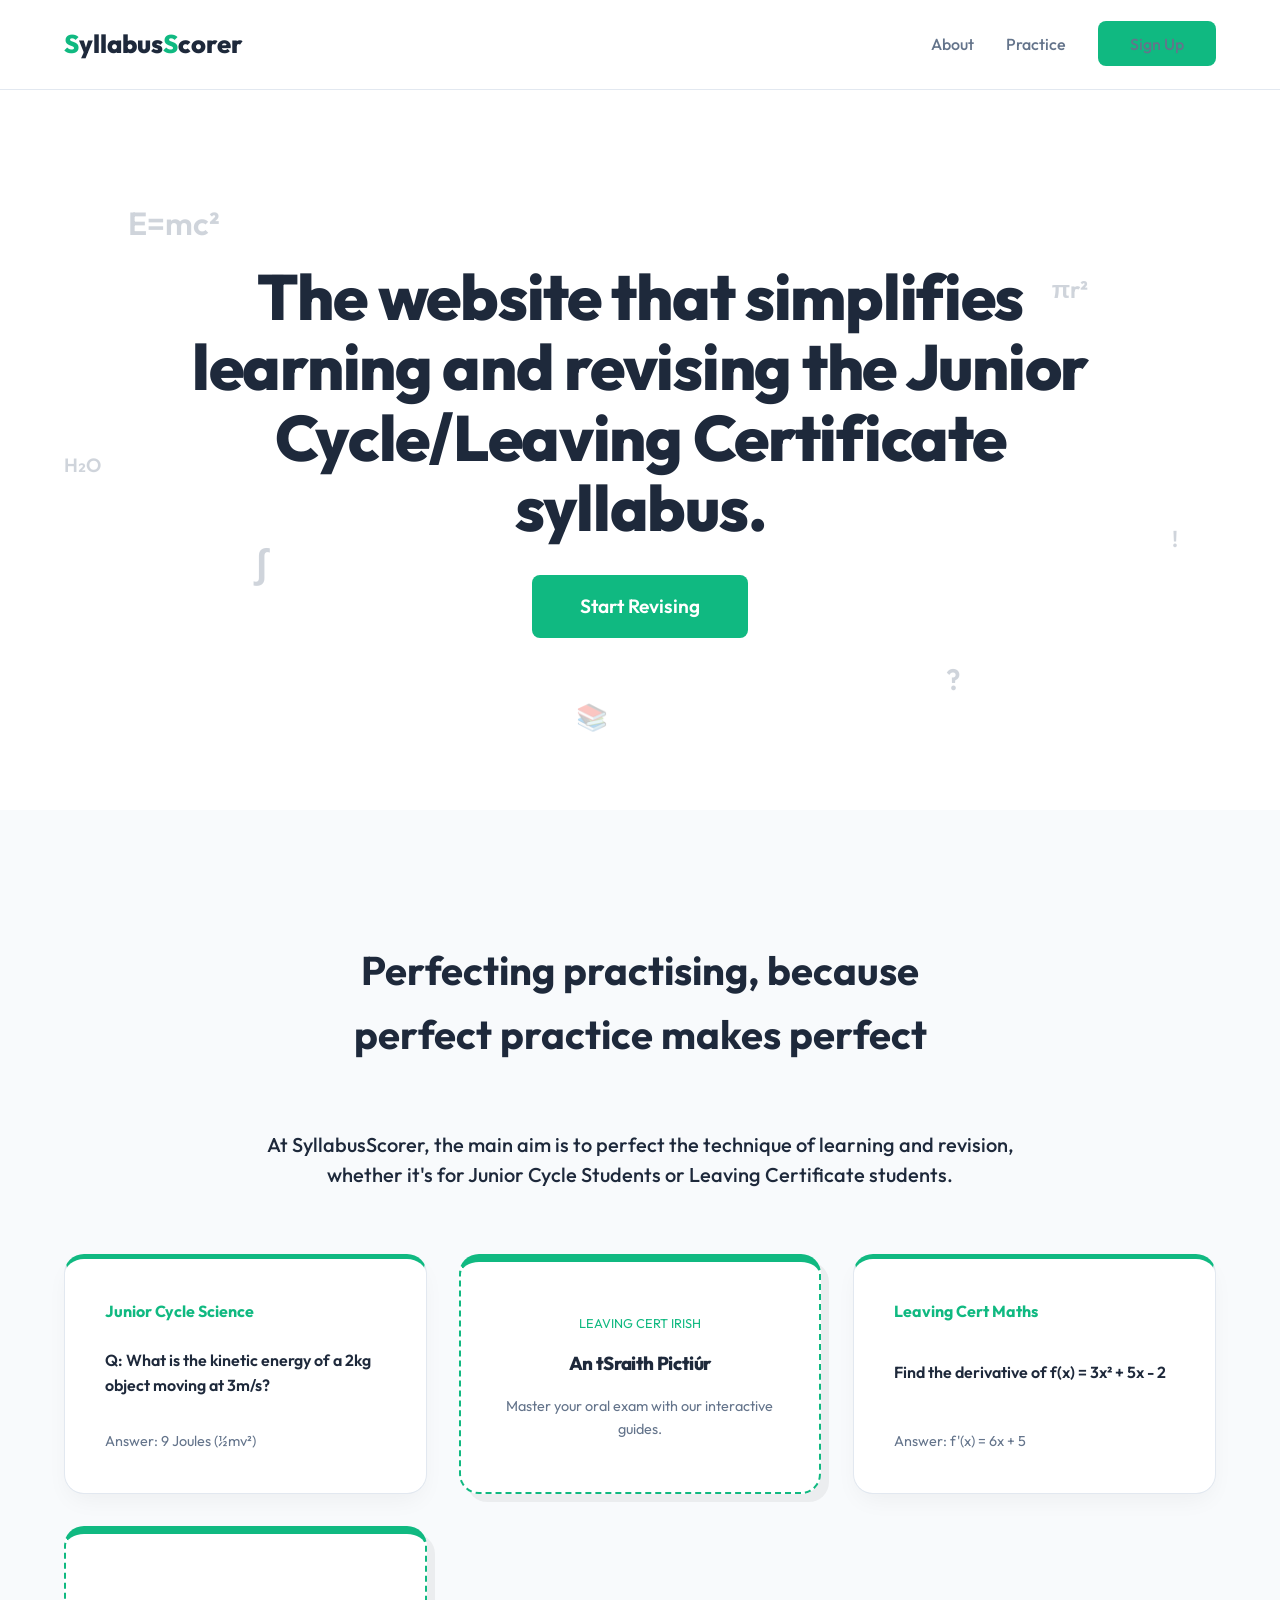
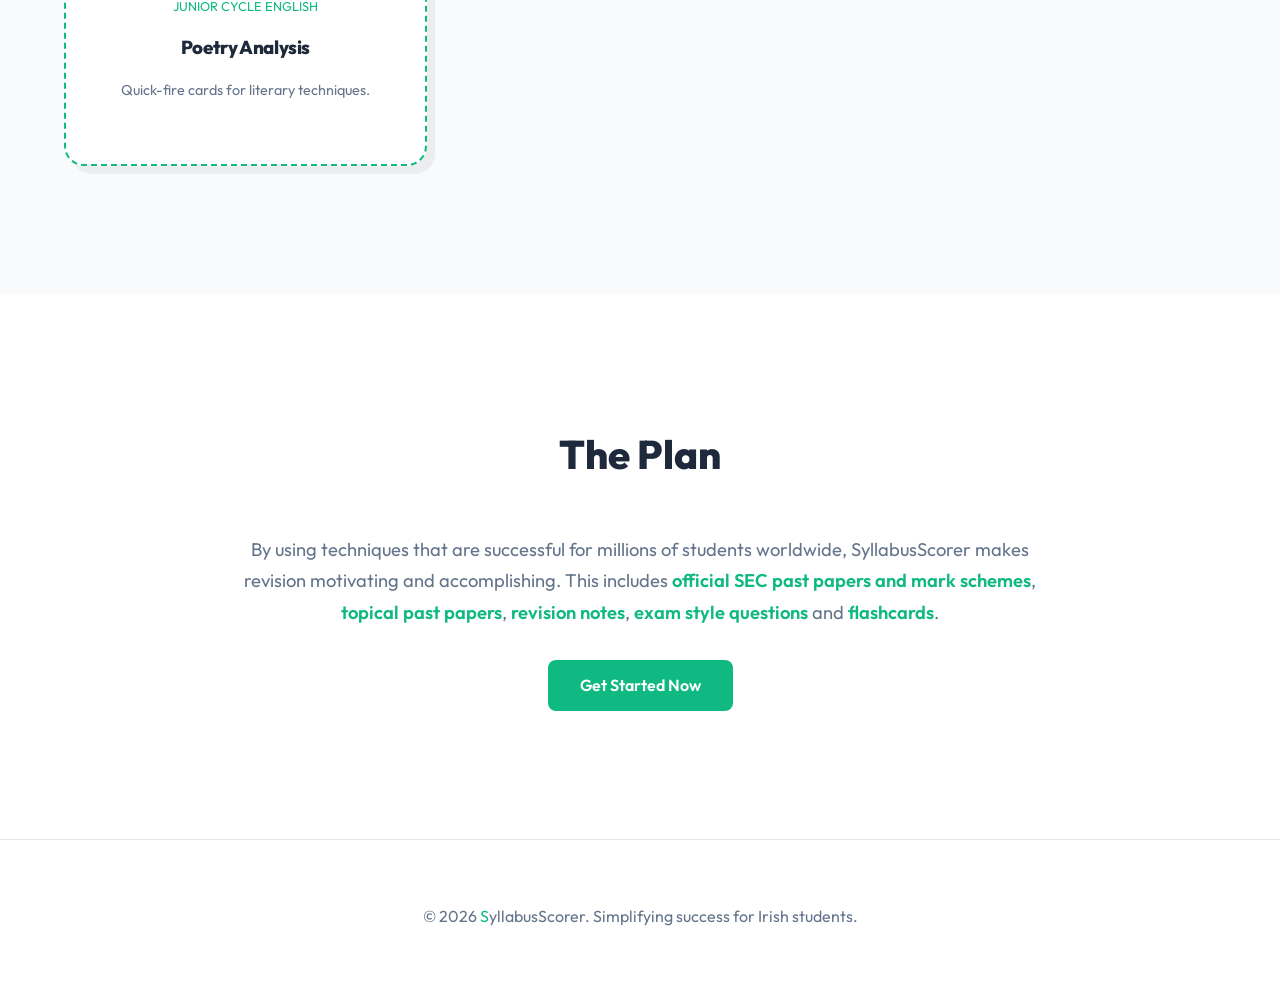
==== index.html @ 338f93d2 "Initial commit: SyllabusScorer Study Hub with Polished UI and Colour Coding" ====
<!DOCTYPE html>
<html lang="en">
<head>
    <meta charset="UTF-8">
    <meta name="viewport" content="width=device-width, initial-scale=1.0">
    <title>SyllabusScorer | Simplify Your Studies</title>
    <meta name="description" content="SyllabusScorer simplifies learning and revising the Junior Cycle/Leaving Certificate syllabus. Modern study aids for Irish students.">
    <link rel="stylesheet" href="style.css">
</head>
<body>
    <nav>
        <a href="#" class="logo">
            <span class="green-s">S</span>yllabus<span class="green-s">S</span>corer
        </a>
        <ul class="nav-links">
            <li><a href="#about">About</a></li>
            <li><a href="#practice">Practice</a></li>
            <li><a href="signup.html" class="btn btn-primary">Sign Up</a></li>
        </ul>
    </nav>

    <main>
        <section class="hero">
            <div class="floating-obj" style="top: 15%; left: 10%; font-size: 2rem;">E=mc²</div>
            <div class="floating-obj" style="top: 25%; right: 15%; font-size: 1.5rem;">πr²</div>
            <div class="floating-obj" style="bottom: 30%; left: 20%; font-size: 2.5rem;">∫</div>
            <div class="floating-obj" style="bottom: 15%; right: 25%; font-size: 1.8rem;">?</div>
            <div class="floating-obj" style="top: 50%; left: 5%; font-size: 1.2rem;">H₂O</div>
            <div class="floating-obj" style="top: 60%; right: 8%; font-size: 1.4rem;">!</div>
            <div class="floating-obj" style="bottom: 10%; left: 45%; font-size: 1.6rem;">📚</div>

            <h1 class="slogan roll-item">The website that simplifies learning and revising the Junior Cycle/Leaving Certificate syllabus.</h1>
            <a href="signup.html" class="btn btn-primary roll-item" style="padding: 1rem 3rem; font-size: 1.2rem;">Start Revising</a>
        </section>

        <section id="practice" class="practice-section">
            <div class="highlight-container roll-item">
                Perfecting practising, because <br>
                <span id="highlight-text">perfect practice makes perfect</span>
            </div>

            <div class="mission-text roll-item" style="max-width: 800px; margin: 0 auto 4rem; font-size: 1.25rem; font-weight: 500; color: var(--text-dark); line-height: 1.5;">
                At SyllabusScorer, the main aim is to perfect the technique of learning and revision, whether it's for Junior Cycle Students or Leaving Certificate students.
            </div>

            <div class="subjects-grid">
                <div class="subject-example roll-item">
                    <h4 style="color: var(--accent-green); margin-bottom: 0.5rem;">Junior Cycle Science</h4>
                    <p style="font-weight: 600;">Q: What is the kinetic energy of a 2kg object moving at 3m/s?</p>
                    <p style="color: var(--text-muted); font-size: 0.9rem; margin-top: 1rem;">Answer: 9 Joules (½mv²)</p>
                </div>

                <div class="flashcard roll-item">
                    <span style="font-size: 0.8rem; text-transform: uppercase; color: var(--accent-green);">Leaving Cert Irish</span>
                    <h3 style="margin: 1rem 0;">An tSraith Pictiúr</h3>
                    <p style="font-size: 0.9rem; color: var(--text-muted);">Master your oral exam with our interactive guides.</p>
                </div>

                <div class="subject-example roll-item">
                    <h4 style="color: var(--accent-green); margin-bottom: 0.5rem;">Leaving Cert Maths</h4>
                    <p style="font-weight: 600;">Find the derivative of f(x) = 3x² + 5x - 2</p>
                    <p style="color: var(--text-muted); font-size: 0.9rem; margin-top: 1rem;">Answer: f'(x) = 6x + 5</p>
                </div>

                <div class="flashcard roll-item">
                    <span style="font-size: 0.8rem; text-transform: uppercase; color: var(--accent-green);">Junior Cycle English</span>
                    <h3 style="margin: 1rem 0;">Poetry Analysis</h3>
                    <p style="font-size: 0.9rem; color: var(--text-muted);">Quick-fire cards for literary techniques.</p>
                </div>
            </div>
        </section>

        <section class="sec-section">
            <div class="plan-content roll-item">
                <p class="resource-summary">
                    By using techniques that are successful for millions of students worldwide, SyllabusScorer makes revision motivating and accomplishing. This includes <span class="highlight-green">official SEC past papers and mark schemes</span>, <span class="highlight-green">topical past papers</span>, <span class="highlight-green">revision notes</span>, <span class="highlight-green">exam style questions</span> and <span class="highlight-green">flashcards</span>.
                </p>
                <a href="signup.html" class="btn btn-primary" style="margin-top: 2rem; display: inline-block;">Get Started Now</a>
            </div>
        </section>
    </main>

    <footer>
        <p style="color: var(--text-muted);">&copy; 2026 <span class="green-s">S</span>yllabusScorer. Simplifying success for Irish students.</p>
    </footer>

    <script src="script.js"></script>
</body>
</html>
---- style.css ----
@import url('https://fonts.googleapis.com/css2?family=Outfit:wght@300;400;600;800&display=swap');

:root {
    --bg-light: #FFFFFF;
    --bg-offwhite: #F8FAFC;
    --accent-green: #10B981;
    --accent-blue: #3B82F6;
    --text-dark: #1E293B;
    --text-muted: #64748B;
    --border-light: #E2E8F0;
    --transition: all 0.6s cubic-bezier(0.23, 1, 0.32, 1);
    
    /* Subject Colors */
    --subj-maths: #3B82F6;
    --subj-english: #8B5CF6;
    --subj-irish: #10B981;
    --subj-biology: #EF4444;
    --subj-chemistry: #F59E0B;
    --subj-physics: #06B6D4;
    --subj-science: #14B8A6;
    --subj-history: #92400E;
    --subj-geography: #15803D;
    --subj-business: #1E293B;
    --subj-french: #60A5FA;
    --subj-german: #EAB308;
    --subj-religion: #A78BFA;
    --subj-spanish: #F43F5E;
    --subj-homeec: #EC4899;
    --subj-art: #F97316;
    --subj-music: #6366F1;
    --subj-default: #64748B;
}

* {
    margin: 0;
    padding: 0;
    box-sizing: border-box;
}

body {
    font-family: 'Outfit', sans-serif;
    background-color: var(--bg-light);
    color: var(--text-dark);
    line-height: 1.6;
    overflow-x: hidden;
}

/* Typography */
h1, h2, h3 {
    font-weight: 800;
    letter-spacing: -0.02em;
}

.green-s {
    color: var(--accent-green);
}

/* Navigation */
nav {
    display: flex;
    justify-content: space-between;
    align-items: center;
    padding: 1.5rem 5%;
    position: sticky;
    top: 0;
    background: rgba(255, 255, 255, 0.9);
    backdrop-filter: blur(10px);
    z-index: 100;
    border-bottom: 1px solid var(--border-light);
}

.logo {
    font-size: 1.6rem;
    font-weight: 800;
    text-decoration: none;
    color: var(--text-dark);
}

.nav-links {
    display: flex;
    gap: 2rem;
    list-style: none;
}

.nav-links a {
    text-decoration: none;
    color: var(--text-muted);
    font-weight: 500;
    transition: var(--transition);
}

.nav-links a:hover {
    color: var(--accent-green);
}

/* Hero & Floating Elements */
.hero {
    min-height: 80vh;
    display: flex;
    flex-direction: column;
    align-items: center;
    justify-content: center;
    text-align: center;
    padding: 2rem 5%;
    position: relative;
    overflow: hidden;
}

.slogan {
    font-size: clamp(2.5rem, 6vw, 4rem);
    max-width: 900px;
    margin-bottom: 2rem;
    line-height: 1.1;
    z-index: 2;
}

.floating-obj {
    position: absolute;
    color: var(--text-muted);
    font-weight: 600;
    opacity: 0.3;
    pointer-events: none;
    z-index: 1;
    animation: float 6s ease-in-out infinite;
}

@keyframes float {
    0%, 100% { transform: translateY(0) rotate(0deg); }
    50% { transform: translateY(-20px) rotate(5deg); }
}

/* Practice Section */
.practice-section {
    padding: 8rem 5%;
    background: var(--bg-offwhite);
    text-align: center;
}

.study-intro {
    max-width: 800px;
    margin: 0 auto 4rem;
    font-size: 1.2rem;
    color: var(--text-muted);
    line-height: 1.6;
}

.highlight-container {
    font-size: 2.5rem;
    margin-bottom: 4rem;
    font-weight: 700;
}

#highlight-text {
    padding: 0 10px;
    border-radius: 8px;
    transition: background-color 0.8s ease, color 0.8s ease;
}

#highlight-text.active {
    background-color: var(--accent-green);
    color: white;
}

/* Subjects & Flashcards Grid */
.subjects-grid {
    display: grid;
    grid-template-columns: repeat(auto-fit, minmax(300px, 1fr));
    gap: 2rem;
    max-width: 1200px;
    margin: 0 auto;
}

.subject-example {
    background: white;
    padding: 2.5rem;
    border-radius: 20px;
    border: 1px solid var(--border-light);
    border-top: 5px solid var(--subj-color, var(--accent-green));
    box-shadow: 0 10px 25px -5px rgba(0, 0, 0, 0.05);
    transition: var(--transition);
    text-align: left;
    display: flex;
    flex-direction: column;
    justify-content: space-between;
}

.subject-example:hover {
    transform: translateY(-8px);
    border-color: var(--accent-green);
    box-shadow: 0 20px 40px -10px rgba(16, 185, 129, 0.1);
}

.flashcard {
    background: white;
    padding: 2.5rem;
    border-radius: 20px;
    border: 2px dashed var(--subj-color, var(--accent-green));
    border-top: 8px solid var(--subj-color, var(--accent-green));
    transform: rotate(1deg);
    display: flex;
    flex-direction: column;
    justify-content: center;
    min-height: 240px;
    box-shadow: 8px 8px 0 rgba(0, 0, 0, 0.05);
    transition: var(--transition);
}

.flashcard:hover {
    transform: rotate(0deg) translateY(-5px);
    box-shadow: 12px 12px 0 rgba(16, 185, 129, 0.1);
}

/* Buttons */
.btn {
    padding: 0.8rem 2rem;
    border-radius: 8px;
    font-weight: 600;
    text-decoration: none;
    transition: var(--transition);
}

.btn-primary {
    background: var(--accent-green);
    color: white;
}

.btn-primary:hover {
    filter: brightness(1.1);
    transform: scale(1.05);
}

/* Roll Animations */
.roll-item {
    opacity: 0;
    transform: translateY(30px) scale(0.95);
    transition: var(--transition);
}

.roll-item.visible {
    opacity: 1;
    transform: translateY(0) scale(1);
}

/* SEC Section / The Plan */
.sec-section {
    padding: 8rem 5%;
    background: white;
    text-align: center;
}

.plan-content {
    max-width: 800px;
    margin: 0 auto;
}

.plan-content::before {
    content: "The Plan";
    display: block;
    font-size: 2.5rem;
    font-weight: 800;
    margin-bottom: 3rem;
    color: var(--text-dark);
}

.resource-summary {
    font-size: 1.15rem;
    color: var(--text-muted);
    line-height: 1.7;
}

.highlight-green {
    color: var(--accent-green);
    font-weight: 600;
}

/* Auth Pages */
.auth-page {
    min-height: 100vh;
    display: flex;
    align-items: center;
    justify-content: center;
    background: var(--bg-offwhite);
}

.auth-card {
    background: white;
    padding: 3rem;
    border-radius: 24px;
    width: 100%;
    max-width: 450px;
    border: 1px solid var(--border-light);
    box-shadow: 0 10px 30px rgba(0,0,0,0.05);
}

.auth-form input {
    width: 100%;
    padding: 1rem;
    margin-bottom: 1.5rem;
    border: 1px solid var(--border-light);
    border-radius: 12px;
    font-size: 1rem;
    background: var(--bg-offwhite);
}

/* Dashboard Styles */
.dashboard-page {
    padding: 4rem 5%;
    max-width: 1200px;
    margin: 0 auto;
}

.welcome-title {
    font-size: 2.5rem;
    margin-bottom: 3rem;
    text-align: center;
}

.choices-grid {
    display: grid;
    grid-template-columns: repeat(auto-fit, minmax(280px, 1fr));
    gap: 2rem;
}

.choice-box {
    background: white;
    padding: 2.5rem;
    border-radius: 24px;
    border: 1px solid var(--border-light);
    transition: var(--transition);
    cursor: pointer;
    text-decoration: none;
    color: inherit;
    display: flex;
    flex-direction: column;
}

.choice-box:hover {
    transform: translateY(-10px);
    border-color: var(--accent-green);
    box-shadow: 0 20px 40px rgba(16, 185, 129, 0.1);
}

.choice-box h3 {
    font-size: 1.5rem;
    margin-bottom: 1rem;
    color: var(--text-dark);
}

.choice-box p {
    color: var(--text-muted);
    font-size: 0.95rem;
}

/* Subject Selection */
.selection-page {
    padding: 4rem 5%;
    max-width: 1000px;
    margin: 0 auto;
    text-align: center;
}

.tabs {
    display: flex;
    justify-content: center;
    gap: 1rem;
    margin-bottom: 3rem;
}

.tab-btn {
    padding: 0.8rem 2rem;
    border-radius: 30px;
    border: 1px solid var(--border-light);
    background: white;
    cursor: pointer;
    font-weight: 600;
    transition: var(--transition);
}

.tab-btn.active {
    background: var(--accent-green);
    color: white;
    border-color: var(--accent-green);
}

.subjects-grid-selection {
    display: grid;
    grid-template-columns: repeat(auto-fill, minmax(180px, 1fr));
    gap: 1rem;
    margin-bottom: 4rem;
}

.subject-card {
    background: white;
    padding: 1.5rem;
    border-radius: 16px;
    border: 1px solid var(--border-light);
    cursor: pointer;
    transition: var(--transition);
    user-select: none;
}

.subject-card:hover {
    border-color: var(--accent-green);
    transform: translateY(-3px);
}

.subject-card.selected {
    background: #ecfdf5;
    border-color: var(--accent-green);
    box-shadow: 0 0 0 2px var(--accent-green);
}

.subject-card h4 {
    font-size: 0.95rem;
    color: var(--text-dark);
}

.tab-content {
    display: none;
}

.tab-content.active {
    display: block;
}

/* Footer */
footer {
    padding: 4rem 5%;
    text-align: center;
    border-top: 1px solid var(--border-light);
}
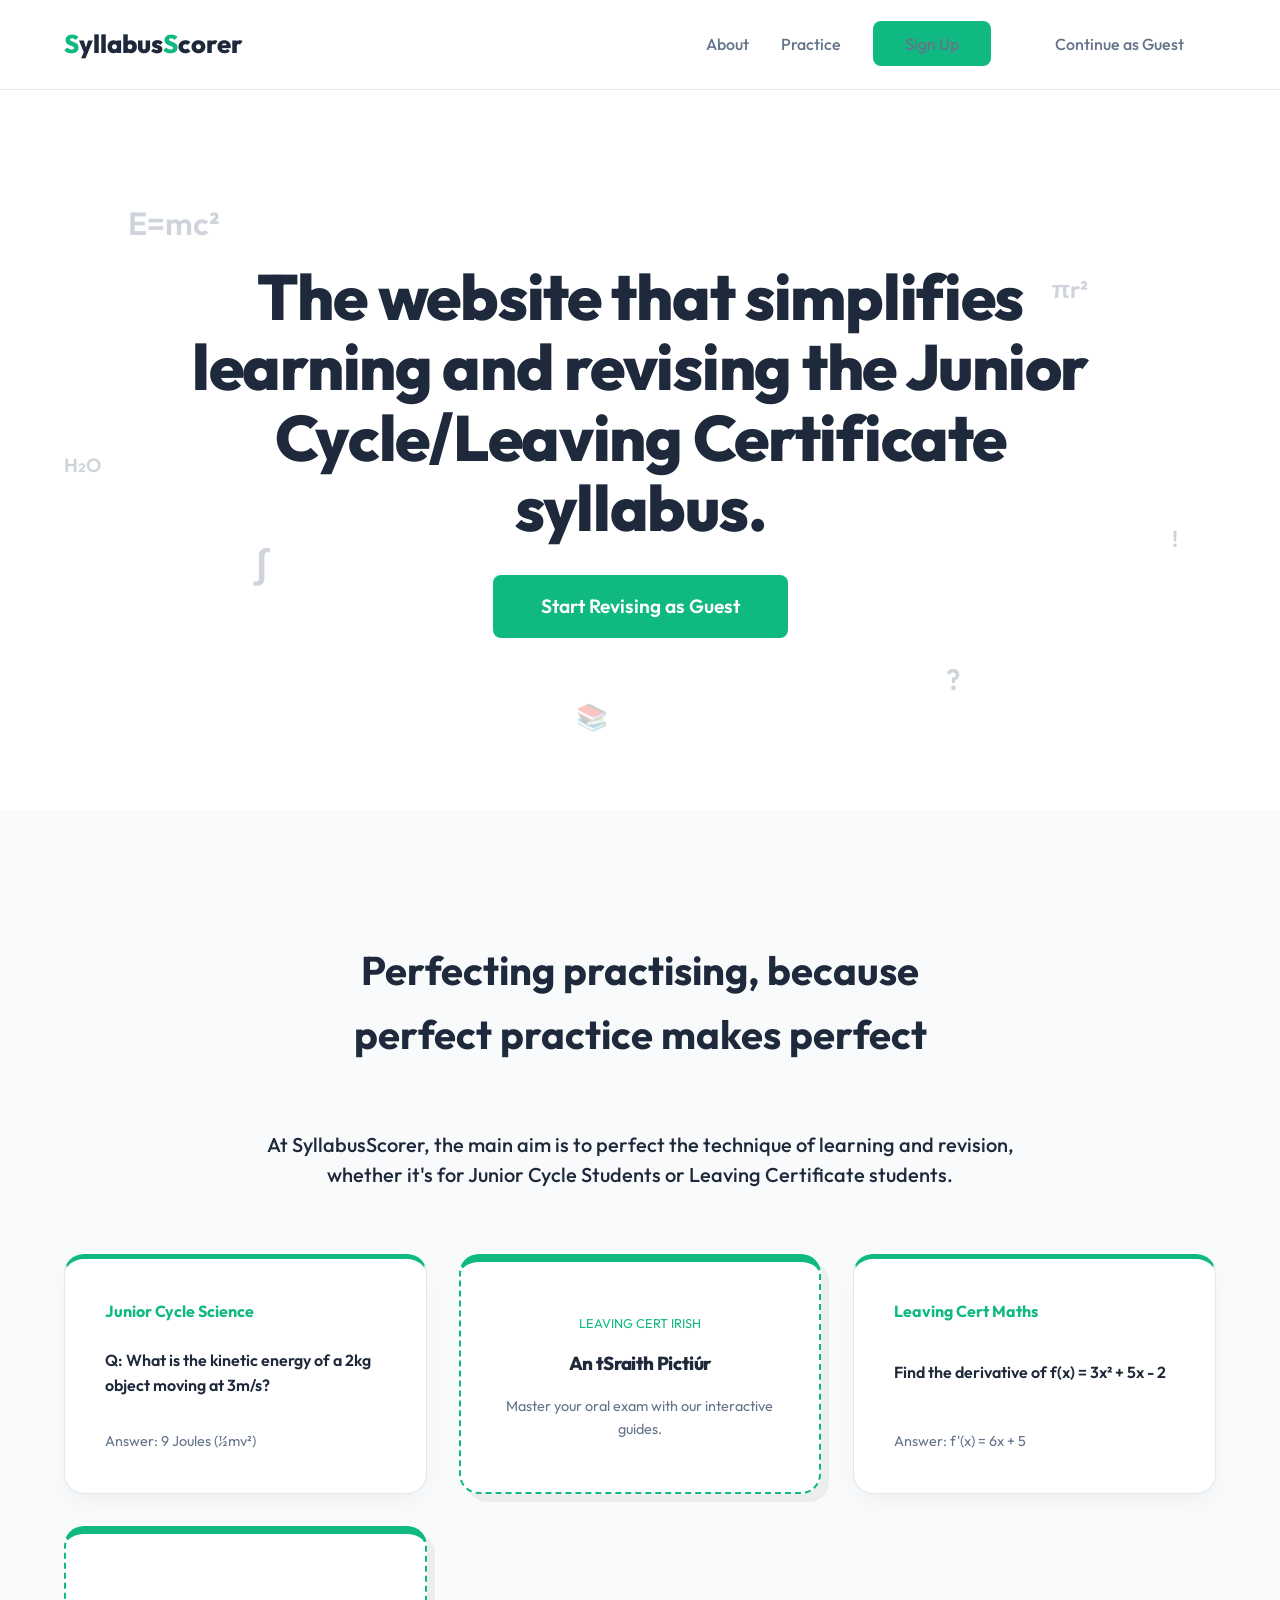
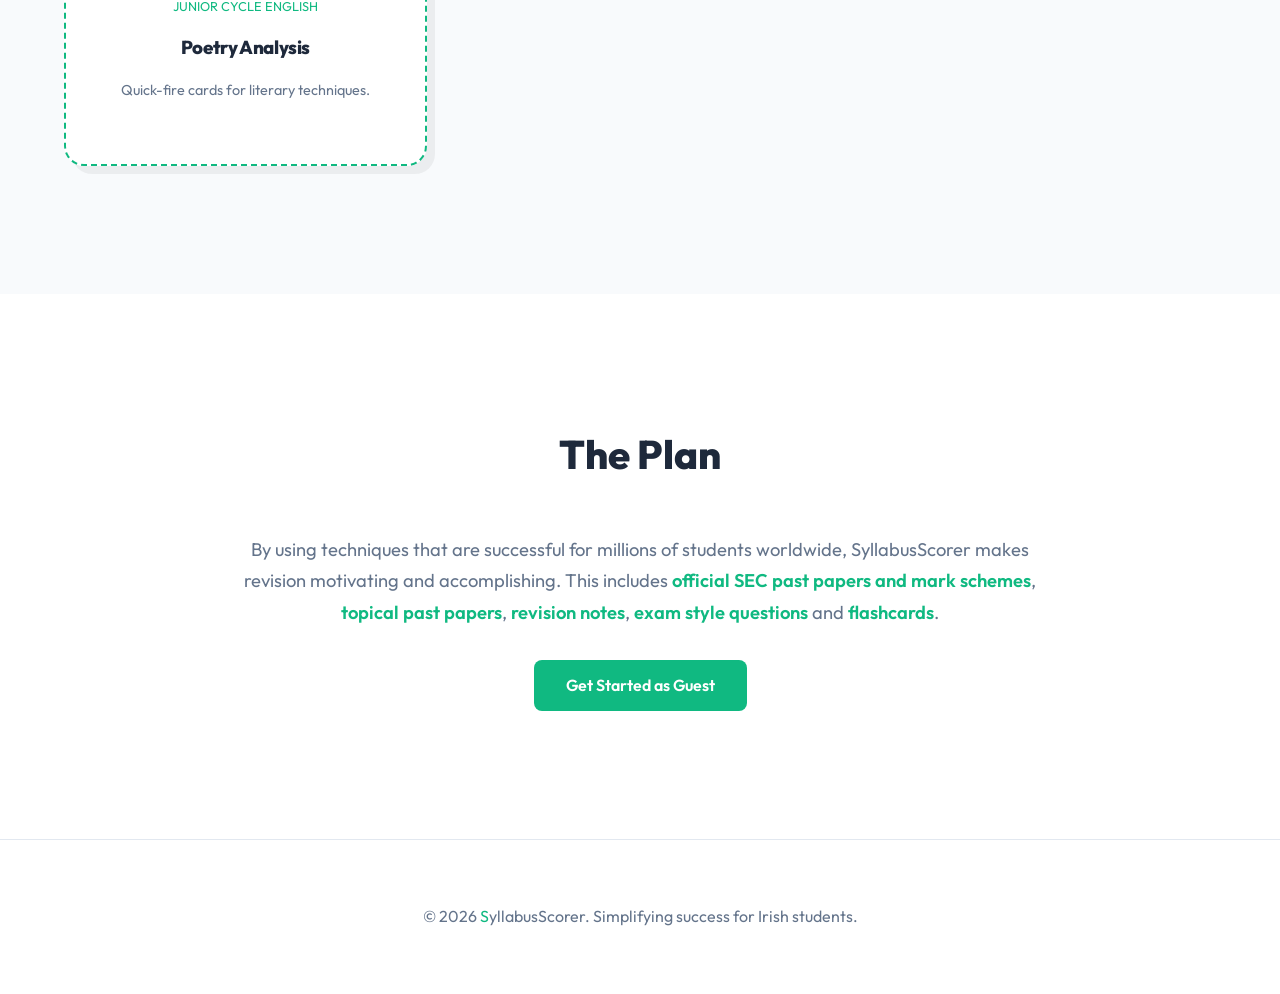
==== commit 9b2fdbb8: "Enable guest access and move papers to Irish Made-with: Cursor" ====
--- a/index.html
+++ b/index.html
@@ -16,6 +16,7 @@
             <li><a href="#about">About</a></li>
             <li><a href="#practice">Practice</a></li>
             <li><a href="signup.html" class="btn btn-primary">Sign Up</a></li>
+            <li><a href="dashboard.html" class="btn">Continue as Guest</a></li>
         </ul>
     </nav>
 
@@ -30,7 +31,7 @@
             <div class="floating-obj" style="bottom: 10%; left: 45%; font-size: 1.6rem;">📚</div>
 
             <h1 class="slogan roll-item">The website that simplifies learning and revising the Junior Cycle/Leaving Certificate syllabus.</h1>
-            <a href="signup.html" class="btn btn-primary roll-item" style="padding: 1rem 3rem; font-size: 1.2rem;">Start Revising</a>
+            <a href="dashboard.html" class="btn btn-primary roll-item" style="padding: 1rem 3rem; font-size: 1.2rem;">Start Revising as Guest</a>
         </section>
 
         <section id="practice" class="practice-section">
@@ -75,7 +76,7 @@
                 <p class="resource-summary">
                     By using techniques that are successful for millions of students worldwide, SyllabusScorer makes revision motivating and accomplishing. This includes <span class="highlight-green">official SEC past papers and mark schemes</span>, <span class="highlight-green">topical past papers</span>, <span class="highlight-green">revision notes</span>, <span class="highlight-green">exam style questions</span> and <span class="highlight-green">flashcards</span>.
                 </p>
-                <a href="signup.html" class="btn btn-primary" style="margin-top: 2rem; display: inline-block;">Get Started Now</a>
+                <a href="dashboard.html" class="btn btn-primary" style="margin-top: 2rem; display: inline-block;">Get Started as Guest</a>
             </div>
         </section>
     </main>
--- a/style.css
+++ b/style.css
@@ -429,3 +429,86 @@
     text-align: center;
     border-top: 1px solid var(--border-light);
 }
+
+/* Past Papers viewer */
+.papers-toolbar {
+    display: flex;
+    gap: 1rem;
+    align-items: center;
+    justify-content: center;
+    margin: 2rem auto 1.5rem;
+    max-width: 900px;
+    flex-wrap: wrap;
+}
+
+.papers-search {
+    flex: 1;
+    min-width: 260px;
+    padding: 0.9rem 1rem;
+    border-radius: 12px;
+    border: 1px solid var(--border-light);
+    background: white;
+    font-size: 1rem;
+}
+
+.papers-select {
+    padding: 0.9rem 1rem;
+    border-radius: 12px;
+    border: 1px solid var(--border-light);
+    background: white;
+    font-size: 1rem;
+}
+
+.papers-table-wrap {
+    overflow: auto;
+    border-radius: 16px;
+    border: 1px solid var(--border-light);
+    background: white;
+    box-shadow: 0 10px 25px -5px rgba(0, 0, 0, 0.04);
+}
+
+.papers-table {
+    width: 100%;
+    border-collapse: collapse;
+    min-width: 780px;
+}
+
+.papers-table th,
+.papers-table td {
+    padding: 1rem 1rem;
+    border-bottom: 1px solid var(--border-light);
+    text-align: left;
+    vertical-align: top;
+}
+
+.papers-table th {
+    font-size: 0.85rem;
+    letter-spacing: 0.06em;
+    text-transform: uppercase;
+    color: var(--text-muted);
+    background: #fbfdff;
+    position: sticky;
+    top: 0;
+    z-index: 1;
+}
+
+.papers-table tr:hover td {
+    background: #f8fafc;
+}
+
+.papers-link {
+    color: var(--accent-blue);
+    font-weight: 700;
+    text-decoration: none;
+}
+
+.papers-link:hover {
+    text-decoration: underline;
+}
+
+.papers-empty code {
+    background: #f1f5f9;
+    padding: 0.1rem 0.35rem;
+    border-radius: 6px;
+    border: 1px solid var(--border-light);
+}
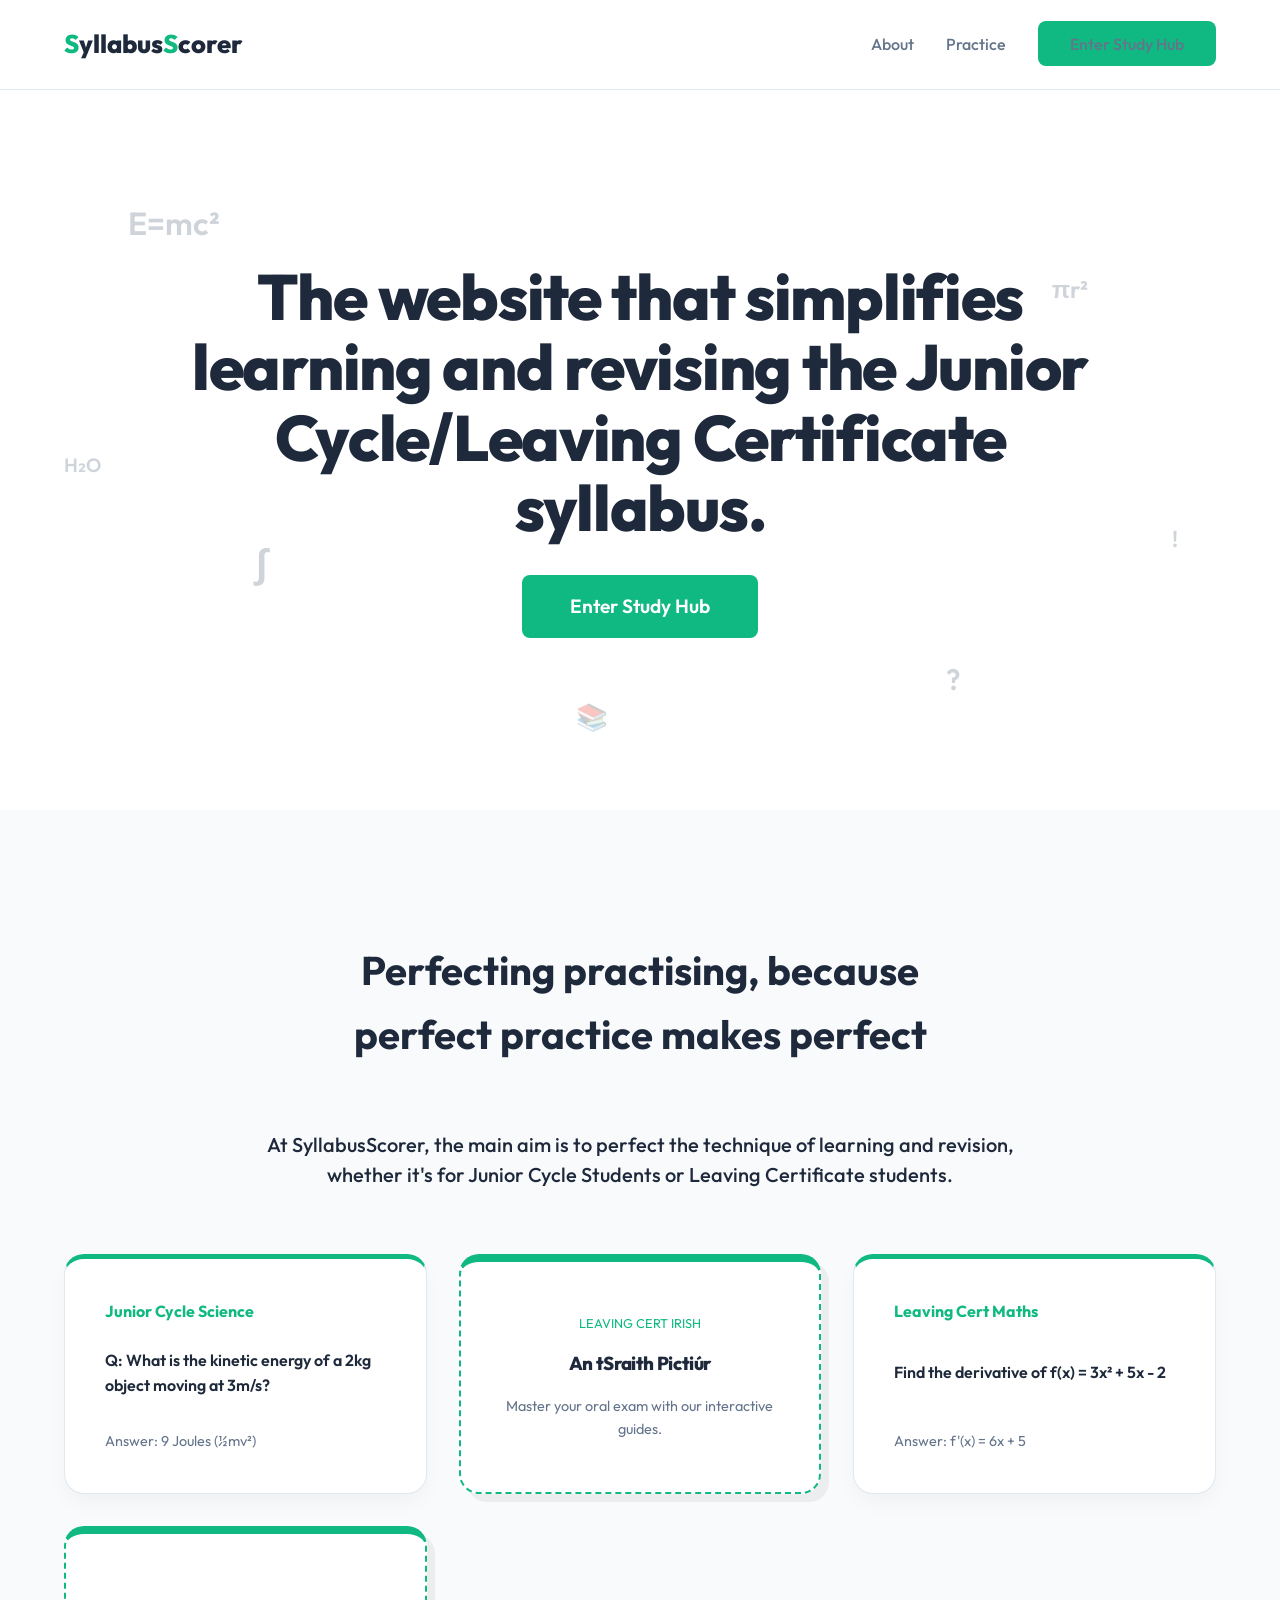
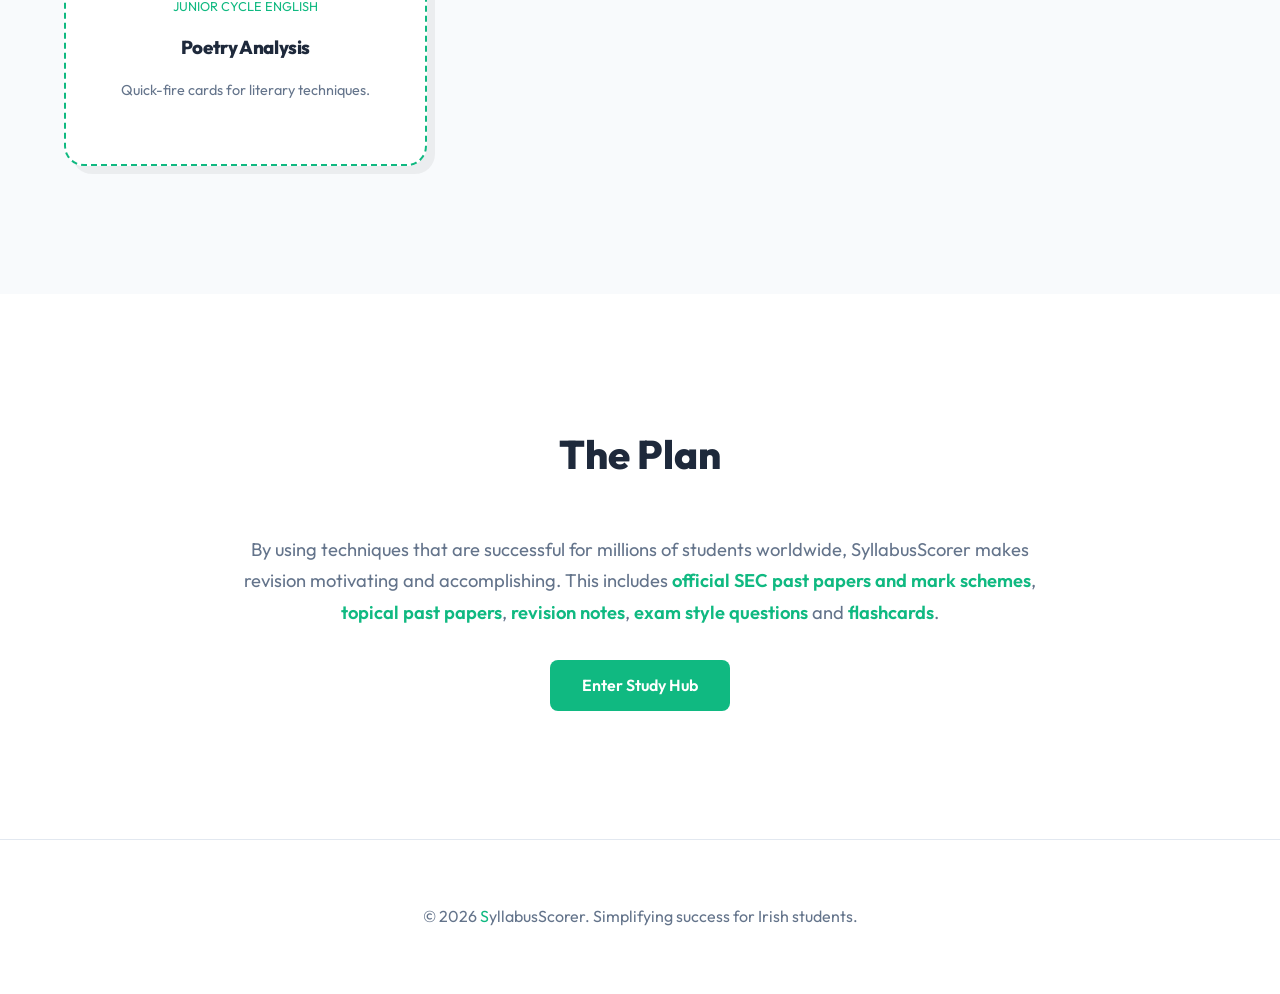
==== commit 7fb8ffd6: "Convert to Public Study Hub (Remove Auth and Barriers)" ====
--- a/index.html
+++ b/index.html
@@ -15,8 +15,7 @@
         <ul class="nav-links">
             <li><a href="#about">About</a></li>
             <li><a href="#practice">Practice</a></li>
-            <li><a href="signup.html" class="btn btn-primary">Sign Up</a></li>
-            <li><a href="dashboard.html" class="btn">Continue as Guest</a></li>
+            <li><a href="dashboard.html" class="btn btn-primary">Enter Study Hub</a></li>
         </ul>
     </nav>
 
@@ -31,7 +30,7 @@
             <div class="floating-obj" style="bottom: 10%; left: 45%; font-size: 1.6rem;">📚</div>
 
             <h1 class="slogan roll-item">The website that simplifies learning and revising the Junior Cycle/Leaving Certificate syllabus.</h1>
-            <a href="dashboard.html" class="btn btn-primary roll-item" style="padding: 1rem 3rem; font-size: 1.2rem;">Start Revising as Guest</a>
+            <a href="dashboard.html" class="btn btn-primary roll-item" style="padding: 1rem 3rem; font-size: 1.2rem;">Enter Study Hub</a>
         </section>
 
         <section id="practice" class="practice-section">
@@ -76,7 +75,7 @@
                 <p class="resource-summary">
                     By using techniques that are successful for millions of students worldwide, SyllabusScorer makes revision motivating and accomplishing. This includes <span class="highlight-green">official SEC past papers and mark schemes</span>, <span class="highlight-green">topical past papers</span>, <span class="highlight-green">revision notes</span>, <span class="highlight-green">exam style questions</span> and <span class="highlight-green">flashcards</span>.
                 </p>
-                <a href="dashboard.html" class="btn btn-primary" style="margin-top: 2rem; display: inline-block;">Get Started as Guest</a>
+                <a href="dashboard.html" class="btn btn-primary" style="margin-top: 2rem; display: inline-block;">Enter Study Hub</a>
             </div>
         </section>
     </main>
--- a/style.css
+++ b/style.css
@@ -430,6 +430,60 @@
     border-top: 1px solid var(--border-light);
 }
 
+/* Year Grouped Papers */
+.papers-grid {
+    display: grid;
+    grid-template-columns: repeat(auto-fit, minmax(300px, 1fr));
+    gap: 2rem;
+    margin-top: 3rem;
+}
+
+.year-section {
+    background: white;
+    padding: 2.5rem;
+    border-radius: 20px;
+    border: 1px solid var(--border-light);
+    box-shadow: 0 10px 25px -5px rgba(0, 0, 0, 0.05);
+}
+
+.year-title {
+    font-size: 1.5rem;
+    color: var(--text-dark);
+    margin-bottom: 2rem;
+    padding-bottom: 0.75rem;
+    border-bottom: 3px solid var(--subj-irish);
+    display: table;
+}
+
+.paper-links {
+    display: flex;
+    flex-direction: column;
+    gap: 1rem;
+}
+
+.paper-link {
+    display: block;
+    padding: 1.2rem;
+    border-radius: 12px;
+    background: var(--bg-offwhite);
+    color: var(--text-dark);
+    text-decoration: none;
+    font-weight: 600;
+    font-size: 0.95rem;
+    transition: var(--transition);
+    border-left: 5px solid var(--subj-irish);
+}
+
+.paper-link:hover {
+    background: white;
+    transform: translateX(8px);
+    box-shadow: 0 5px 15px rgba(0,0,0,0.08);
+}
+
+.paper-link.HL { border-left-color: var(--subj-irish); }
+.paper-link.OL { border-left-color: var(--subj-maths); } 
+.paper-link.FL { border-left-color: var(--subj-chemistry); }
+
 /* Past Papers viewer */
 .papers-toolbar {
     display: flex;
